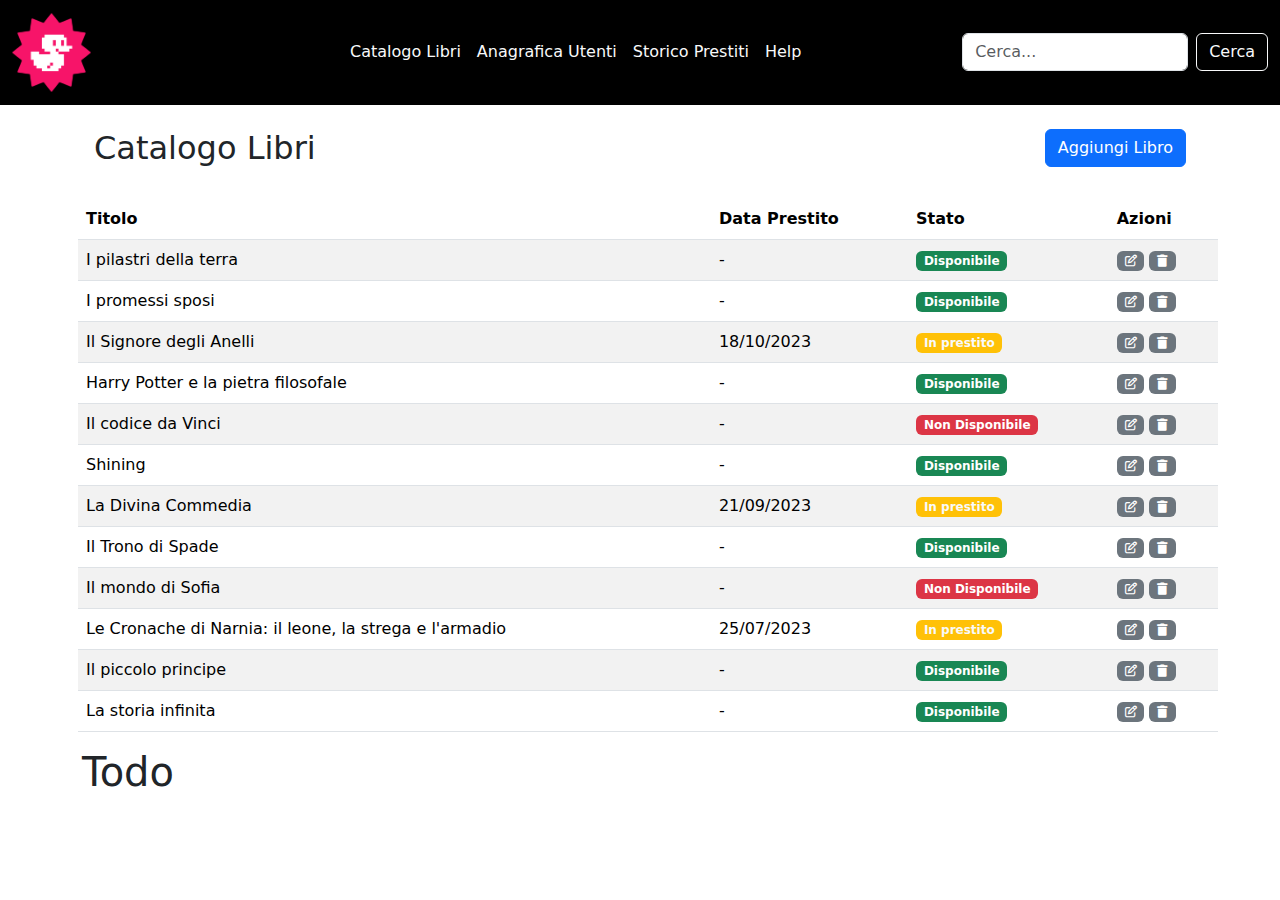
==== index.html @ 61c05f94 "feat: aggiunta Font Awesome e miglioramenti alla tabella dei libri" ====
<!DOCTYPE html>
<html lang="en">

<head>
    <meta charset="UTF-8">
    <meta name="viewport" content="width=device-width, initial-scale=1.0">
    <link href="https://cdn.jsdelivr.net/npm/bootstrap@5.3.3/dist/css/bootstrap.min.css" rel="stylesheet"
        integrity="sha384-QWTKZyjpPEjISv5WaRU9OFeRpok6YctnYmDr5pNlyT2bRjXh0JMhjY6hW+ALEwIH" crossorigin="anonymous">
    <link rel="stylesheet" href="https://cdnjs.cloudflare.com/ajax/libs/font-awesome/6.7.2/css/all.min.css"
        integrity="sha512-Evv84Mr4kqVGRNSgIGL/F/aIDqQb7xQ2vcrdIwxfjThSH8CSR7PBEakCr51Ck+w+/U6swU2Im1vVX0SVk9ABhg=="
        crossorigin="anonymous" referrerpolicy="no-referrer" />
    <title>Bootstrap Dashboard</title>
</head>

<body>

    <!-- nav -->

    <header>
        <nav class="navbar navbar-expand-lg bg-black">
            <div class="container-fluid">
                <a class="navbar-brand w-25" href="#"><img src="img/duck.png" class="rounded float-start w-25"
                        alt="Logo"></a>
                <button class="navbar-toggler" type="button" data-bs-toggle="collapse"
                    data-bs-target="#navbarSupportedContent" aria-controls="navbarSupportedContent"
                    aria-expanded="false" aria-label="Toggle navigation">
                    <span class="navbar-toggler-icon border border-light rounded-1 border-1 text-bg-secondary p-3"
                        style="--bs-border-opacity: .5;"></span>
                </button>
                <div class="collapse navbar-collapse" id="navbarSupportedContent">
                    <ul class="navbar-nav me-auto mb-2 mb-lg-0">
                        <li class="nav-item">
                            <a class="nav-link active text-light" aria-current="page" href="#">Catalogo Libri</a>
                        </li>
                        <li class="nav-item">
                            <a class="nav-link active text-light" aria-current="page" href="#">Anagrafica Utenti</a>
                        </li>
                        <li class="nav-item">
                            <a class="nav-link active text-light" aria-current="page" href="#">Storico Prestiti</a>
                        </li>
                        <li class="nav-item">
                            <a class="nav-link active text-light" aria-current="page" href="#">Help</a>
                        </li>
                    </ul>
                    <form class="d-flex" role="search">
                        <input class="form-control me-2" type="search" placeholder="Cerca..." aria-label="search">
                        <button class="btn btn-outline-light" type="submit">Cerca</button>
                    </form>
                </div>
            </div>
        </nav>
    </header>

    <main>
        <!-- 1 div container 2 div item -->
        <div class="container">
            <div class="row">
                <div class="col-6 p-4">
                    <h2>Catalogo Libri</h2>
                </div>
                <div class="col-6 p-4 text-end">
                    <button type="button" class="btn btn-primary">Aggiungi Libro</button>
                </div>
                <table class="table mx-2 table-striped">
                    <thead>
                        <tr>
                            <th scope="col" colspan="2">Titolo</th>
                            <th scope="col" class="d-none d-md-table-cell">Data Prestito</th>
                            <th scope="col">Stato</th>
                            <th scope="col">Azioni</th>
                        </tr>
                    </thead>
                    <tbody>
                        <tr>
                            <td colspan="2">I pilastri della terra</td>
                            <td class="d-none d-md-table-cell">-</td>
                            <td><span class="badge text-bg-success">Disponibile</span></td>
                            <td>
                                <span class="badge text-bg-secondary"><i class="fa-regular fa-pen-to-square"></i></span>
                                <span class="badge text-bg-secondary"><i class="fa-solid fa-trash"></i></span>
                            </td>
                        </tr>
                        <tr>
                            <td colspan="2">I promessi sposi</td>
                            <td class="d-none d-md-table-cell">-</td>
                            <td><span class="badge text-bg-success">Disponibile</span></td>
                            <td>
                                <span class="badge text-bg-secondary"><i class="fa-regular fa-pen-to-square"></i></span>
                                <span class="badge text-bg-secondary"><i class="fa-solid fa-trash"></i></span>
                            </td>
                        </tr>
                        <tr>
                            <td colspan="2">Il Signore degli Anelli</td>
                            <td class="d-none d-md-table-cell">18/10/2023</td>
                            <td><span class="badge text-bg-warning text-light">In prestito</span></td>
                            <td>
                                <span class="badge text-bg-secondary"><i class="fa-regular fa-pen-to-square"></i></span>
                                <span class="badge text-bg-secondary"><i class="fa-solid fa-trash"></i></span>
                            </td>
                        </tr>
                        <tr>
                            <td colspan="2">Harry Potter e la pietra filosofale</td>
                            <td class="d-none d-md-table-cell">-</td>
                            <td><span class="badge text-bg-success">Disponibile</span></td>
                            <td>
                                <span class="badge text-bg-secondary"><i class="fa-regular fa-pen-to-square"></i></span>
                                <span class="badge text-bg-secondary"><i class="fa-solid fa-trash"></i></span>
                            </td>
                        </tr>
                        <tr>
                            <td colspan="2">Il codice da Vinci</td>
                            <td class="d-none d-md-table-cell">-</td>
                            <td><span class="badge text-bg-danger">Non Disponibile</span></td>
                            <td>
                                <span class="badge text-bg-secondary"><i class="fa-regular fa-pen-to-square"></i></span>
                                <span class="badge text-bg-secondary"><i class="fa-solid fa-trash"></i></span>
                            </td>
                        </tr>
                        <tr>
                            <td colspan="2">Shining</td>
                            <td class="d-none d-md-table-cell">-</td>
                            <td><span class="badge text-bg-success">Disponibile</span></td>
                            <td>
                                <span class="badge text-bg-secondary"><i class="fa-regular fa-pen-to-square"></i></span>
                                <span class="badge text-bg-secondary"><i class="fa-solid fa-trash"></i></span>
                            </td>
                        </tr>
                        <tr>
                            <td colspan="2">La Divina Commedia</td>
                            <td class="d-none d-md-table-cell">21/09/2023</td>
                            <td><span class="badge text-bg-warning text-light">In prestito</span></td>
                            <td>
                                <span class="badge text-bg-secondary"><i class="fa-regular fa-pen-to-square"></i></span>
                                <span class="badge text-bg-secondary"><i class="fa-solid fa-trash"></i></span>
                            </td>
                        </tr>
                        <tr>
                            <td colspan="2">Il Trono di Spade</td>
                            <td class="d-none d-md-table-cell">-</td>
                            <td><span class="badge text-bg-success">Disponibile</span></td>
                            <td>
                                <span class="badge text-bg-secondary"><i class="fa-regular fa-pen-to-square"></i></span>
                                <span class="badge text-bg-secondary"><i class="fa-solid fa-trash"></i></span>
                            </td>
                        </tr>
                        <tr>
                            <td colspan="2">Il mondo di Sofia</td>
                            <td class="d-none d-md-table-cell">-</td>
                            <td><span class="badge text-bg-danger">Non Disponibile</span></td>
                            <td>
                                <span class="badge text-bg-secondary"><i class="fa-regular fa-pen-to-square"></i></span>
                                <span class="badge text-bg-secondary"><i class="fa-solid fa-trash"></i></span>
                            </td>
                        </tr>
                        <tr>
                            <td colspan="2">Le Cronache di Narnia: il leone, la strega e l'armadio</td>
                            <td class="d-none d-md-table-cell">25/07/2023</td>
                            <td><span class="badge text-bg-warning text-light">In prestito</span></td>
                            <td>
                                <span class="badge text-bg-secondary"><i class="fa-regular fa-pen-to-square"></i></span>
                                <span class="badge text-bg-secondary"><i class="fa-solid fa-trash"></i></span>
                            </td>
                        </tr>
                        <tr>
                            <td colspan="2">Il piccolo principe</td>
                            <td class="d-none d-md-table-cell">-</td>
                            <td><span class="badge text-bg-success">Disponibile</span></td>
                            <td>
                                <span class="badge text-bg-secondary"><i class="fa-regular fa-pen-to-square"></i></span>
                                <span class="badge text-bg-secondary"><i class="fa-solid fa-trash"></i></span>
                            </td>
                        </tr>
                        <tr>
                            <td colspan="2">La storia infinita</td>
                            <td class="d-none d-md-table-cell">-</td>
                            <td><span class="badge text-bg-success">Disponibile</span></td>
                            <td>
                                <span class="badge text-bg-secondary"><i class="fa-regular fa-pen-to-square"></i></span>
                                <span class="badge text-bg-secondary"><i class="fa-solid fa-trash"></i></span>
                            </td>
                        </tr>

                    </tbody>
                </table>
                <div class="col">
                    <div><h1>Todo</h1></div>
                </div>
            </div>
        </div>
    </main>



    <script src="https://cdn.jsdelivr.net/npm/bootstrap@5.3.3/dist/js/bootstrap.bundle.min.js"
        integrity="sha384-YvpcrYf0tY3lHB60NNkmXc5s9fDVZLESaAA55NDzOxhy9GkcIdslK1eN7N6jIeHz"
        crossorigin="anonymous"></script>
</body>

</html>
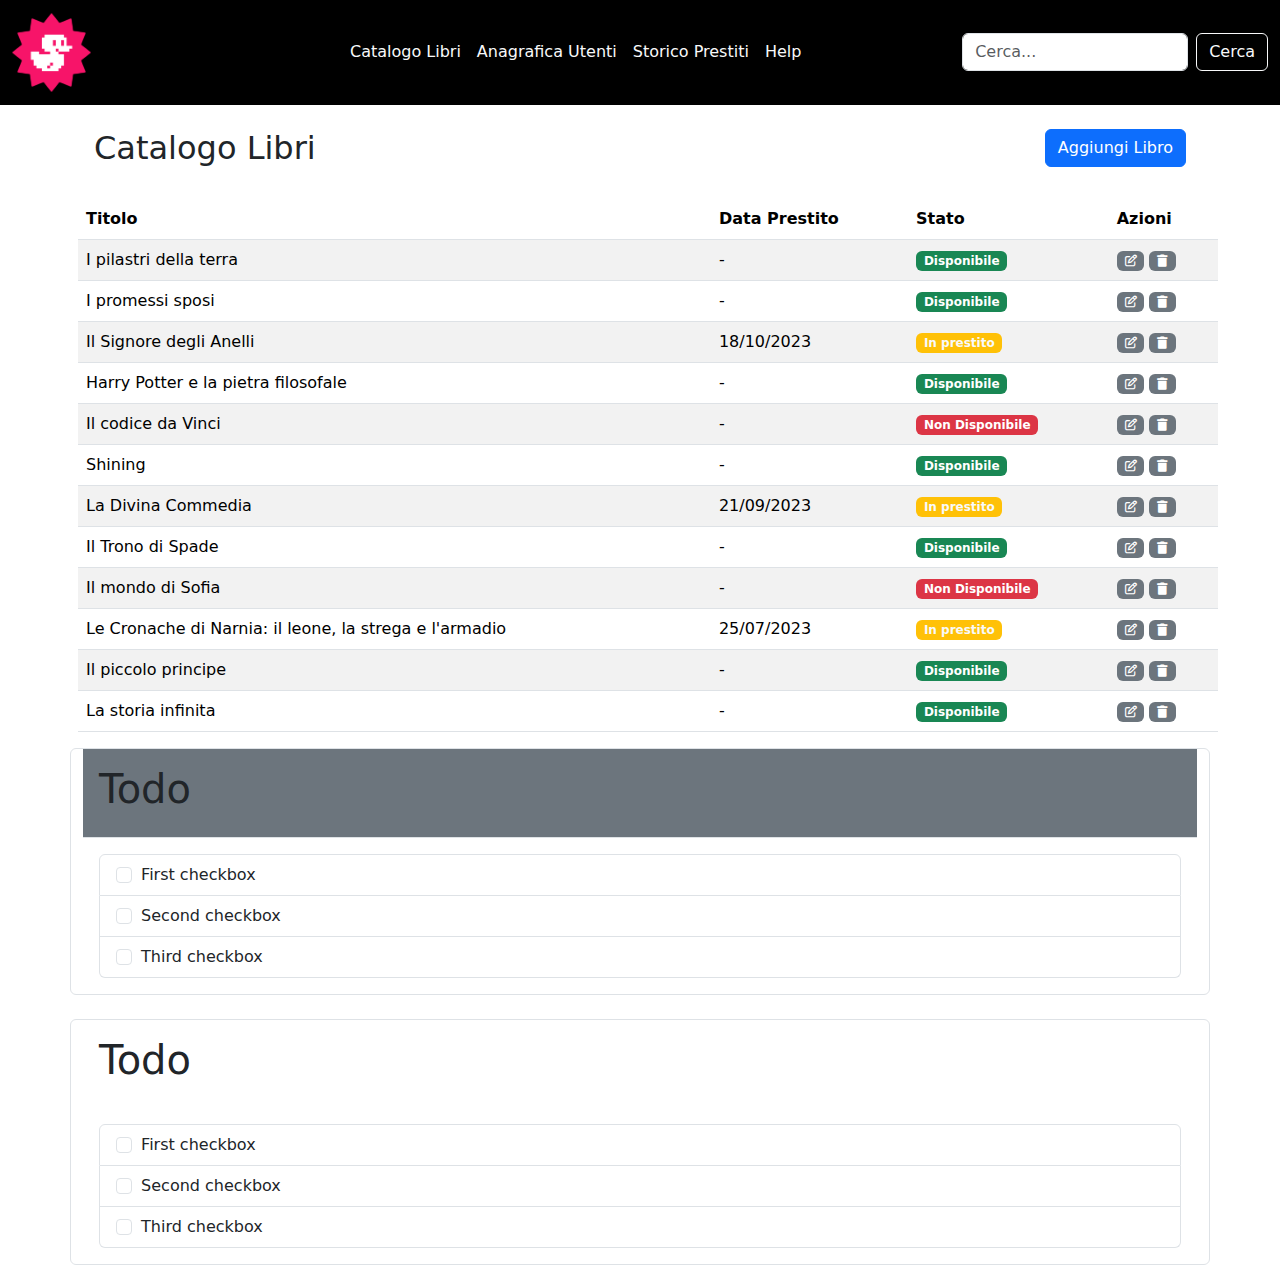
==== commit c4b9c7a3: "feat: liste finali" ====
--- a/index.html
+++ b/index.html
@@ -182,8 +182,61 @@
 
                     </tbody>
                 </table>
-                <div class="col">
-                    <div><h1>Todo</h1></div>
+                <div class="container border rounded mb-4">
+                    <div class="row">
+                        <div class="col-12">
+                            <div class="p-3 border-bottom bg-secondary">
+                                <h1>Todo</h1>
+                            </div>
+                            <div>
+                                <ul class="list-group p-3">
+                                    <li class="list-group-item">
+                                        <input class="form-check-input me-1" type="checkbox" value=""
+                                            id="firstCheckbox">
+                                        <label class="form-check-label" for="firstCheckbox">First checkbox</label>
+                                    </li>
+                                    <li class="list-group-item">
+                                        <input class="form-check-input me-1" type="checkbox" value=""
+                                            id="secondCheckbox">
+                                        <label class="form-check-label" for="secondCheckbox">Second checkbox</label>
+                                    </li>
+                                    <li class="list-group-item">
+                                        <input class="form-check-input me-1" type="checkbox" value=""
+                                            id="thirdCheckbox">
+                                        <label class="form-check-label" for="thirdCheckbox">Third checkbox</label>
+                                    </li>
+                                </ul>
+                            </div>
+                        </div>
+                    </div>
+                </div>
+                <div class="container border rounded">
+                    <div class="row">
+                        <div class="col-12">
+                            <div class="p-3">
+                                <h1>Todo</h1>
+                            </div>
+                            <div>
+                                <ul class="list-group p-3">
+                                    <li class="list-group-item">
+                                        <input class="form-check-input me-1" type="checkbox" value=""
+                                            id="firstCheckbox">
+                                        <label class="form-check-label" for="firstCheckbox">First checkbox</label>
+                                    </li>
+                                    <li class="list-group-item">
+                                        <input class="form-check-input me-1" type="checkbox" value=""
+                                            id="secondCheckbox">
+                                        <label class="form-check-label" for="secondCheckbox">Second checkbox</label>
+                                    </li>
+                                    <li class="list-group-item">
+                                        <input class="form-check-input me-1" type="checkbox" value=""
+                                            id="thirdCheckbox">
+                                        <label class="form-check-label" for="thirdCheckbox">Third checkbox</label>
+                                    </li>
+                                </ul>
+                            </div>
+                        </div>
+                    </div>
                 </div>
             </div>
         </div>
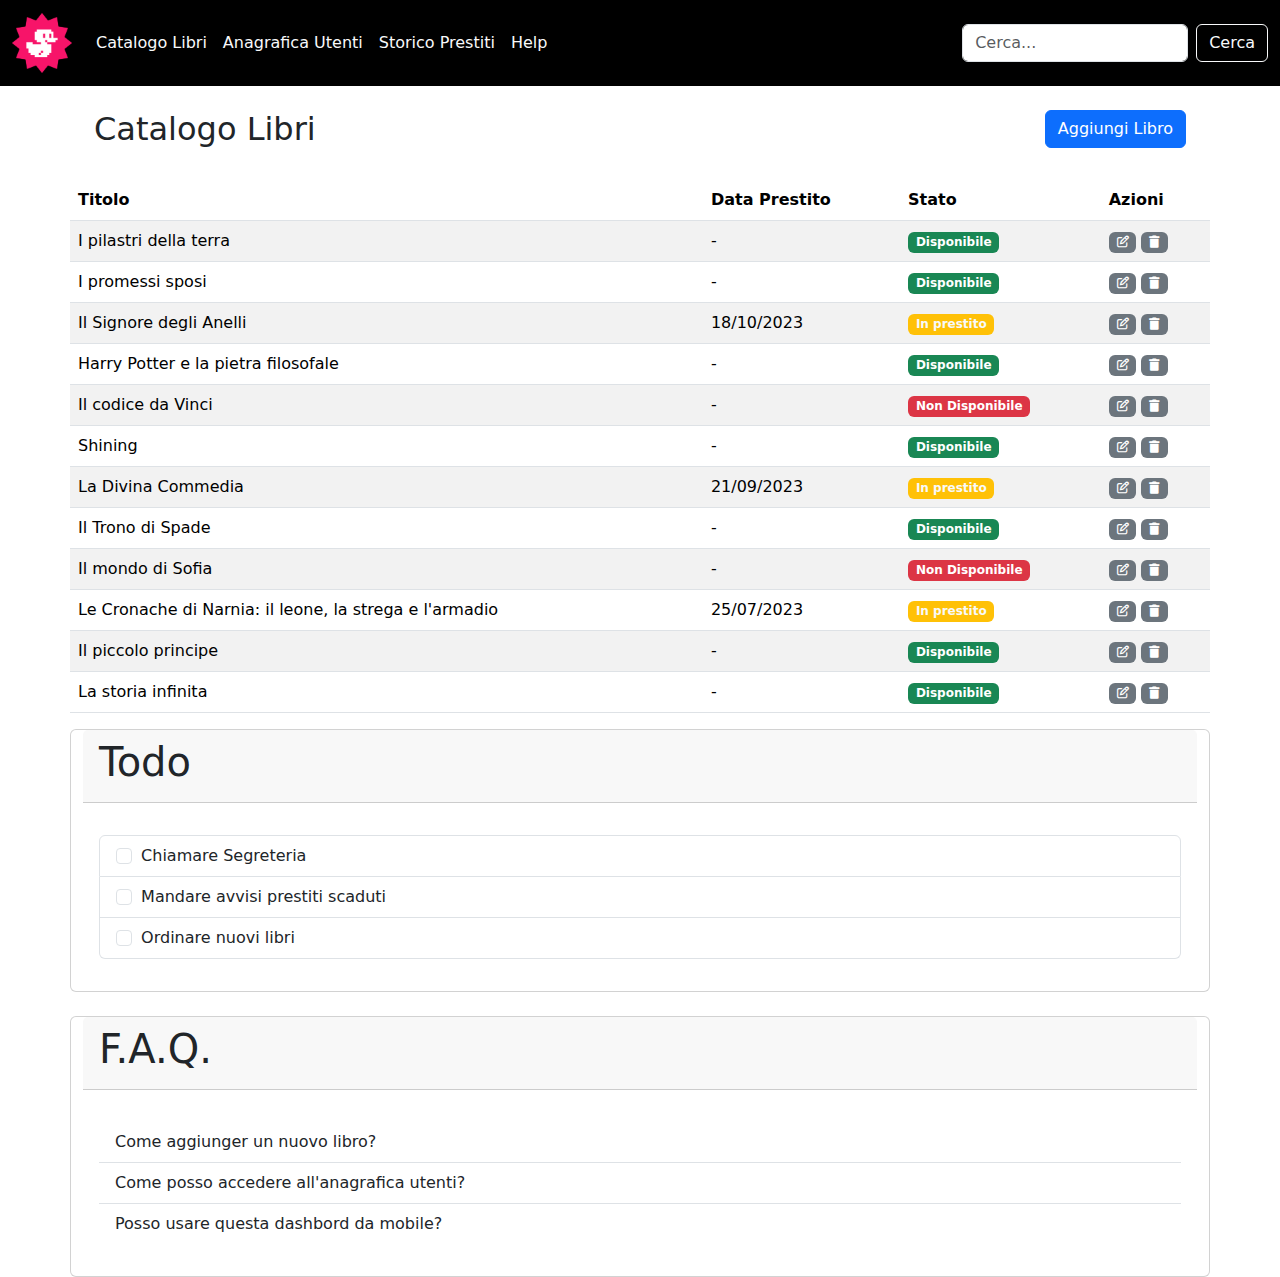
==== commit 3b3e76bd: "feat: Aggiornato il logo, migliorie sulle card finali" ====
--- a/index.html
+++ b/index.html
@@ -9,6 +9,7 @@
     <link rel="stylesheet" href="https://cdnjs.cloudflare.com/ajax/libs/font-awesome/6.7.2/css/all.min.css"
         integrity="sha512-Evv84Mr4kqVGRNSgIGL/F/aIDqQb7xQ2vcrdIwxfjThSH8CSR7PBEakCr51Ck+w+/U6swU2Im1vVX0SVk9ABhg=="
         crossorigin="anonymous" referrerpolicy="no-referrer" />
+    <link rel="stylesheet" href="css/style.css">
     <title>Bootstrap Dashboard</title>
 </head>
 
@@ -19,7 +20,7 @@
     <header>
         <nav class="navbar navbar-expand-lg bg-black">
             <div class="container-fluid">
-                <a class="navbar-brand w-25" href="#"><img src="img/duck.png" class="rounded float-start w-25"
+                <a class="navbar-brand" href="#"><img src="img/duck.png" class="rounded float-start ar-img"
                         alt="Logo"></a>
                 <button class="navbar-toggler" type="button" data-bs-toggle="collapse"
                     data-bs-target="#navbarSupportedContent" aria-controls="navbarSupportedContent"
@@ -61,7 +62,7 @@
                 <div class="col-6 p-4 text-end">
                     <button type="button" class="btn btn-primary">Aggiungi Libro</button>
                 </div>
-                <table class="table mx-2 table-striped">
+                <table class="table table-striped">
                     <thead>
                         <tr>
                             <th scope="col" colspan="2">Titolo</th>
@@ -182,64 +183,44 @@
 
                     </tbody>
                 </table>
-                <div class="container border rounded mb-4">
-                    <div class="row">
-                        <div class="col-12">
-                            <div class="p-3 border-bottom bg-secondary">
-                                <h1>Todo</h1>
-                            </div>
-                            <div>
-                                <ul class="list-group p-3">
-                                    <li class="list-group-item">
-                                        <input class="form-check-input me-1" type="checkbox" value=""
-                                            id="firstCheckbox">
-                                        <label class="form-check-label" for="firstCheckbox">First checkbox</label>
-                                    </li>
-                                    <li class="list-group-item">
-                                        <input class="form-check-input me-1" type="checkbox" value=""
-                                            id="secondCheckbox">
-                                        <label class="form-check-label" for="secondCheckbox">Second checkbox</label>
-                                    </li>
-                                    <li class="list-group-item">
-                                        <input class="form-check-input me-1" type="checkbox" value=""
-                                            id="thirdCheckbox">
-                                        <label class="form-check-label" for="thirdCheckbox">Third checkbox</label>
-                                    </li>
-                                </ul>
-                            </div>
-                        </div>
-                    </div>
-                </div>
-                <div class="container border rounded">
-                    <div class="row">
-                        <div class="col-12">
-                            <div class="p-3">
-                                <h1>Todo</h1>
-                            </div>
-                            <div>
-                                <ul class="list-group p-3">
-                                    <li class="list-group-item">
-                                        <input class="form-check-input me-1" type="checkbox" value=""
-                                            id="firstCheckbox">
-                                        <label class="form-check-label" for="firstCheckbox">First checkbox</label>
-                                    </li>
-                                    <li class="list-group-item">
-                                        <input class="form-check-input me-1" type="checkbox" value=""
-                                            id="secondCheckbox">
-                                        <label class="form-check-label" for="secondCheckbox">Second checkbox</label>
-                                    </li>
-                                    <li class="list-group-item">
-                                        <input class="form-check-input me-1" type="checkbox" value=""
-                                            id="thirdCheckbox">
-                                        <label class="form-check-label" for="thirdCheckbox">Third checkbox</label>
-                                    </li>
-                                </ul>
-                            </div>
-                        </div>
+                <div class="card col-12 mb-4">
+                    <div class="card-header">
+                        <h1>Todo</h1>
+                    </div>
+                    <div class="card-body">
+                        <p class="card-text">
+                        <ul class="list-group">
+                            <li class="list-group-item">
+                                <input class="form-check-input me-1" type="checkbox" value="" id="firstCheckbox">
+                                <label class="form-check-label" for="firstCheckbox">Chiamare Segreteria</label>
+                            </li>
+                            <li class="list-group-item">
+                                <input class="form-check-input me-1" type="checkbox" value="" id="secondCheckbox">
+                                <label class="form-check-label" for="secondCheckbox">Mandare avvisi prestiti scaduti</label>
+                            </li>
+                            <li class="list-group-item">
+                                <input class="form-check-input me-1" type="checkbox" value="" id="thirdCheckbox">
+                                <label class="form-check-label" for="thirdCheckbox">Ordinare nuovi libri</label>
+                            </li>
+                        </ul>
+                        </p>
+                    </div>
+                </div>
+                <div class="card col-12">
+                    <div class="card-header">
+                        <h1>F.A.Q.</h1>
+                    </div>
+                    <div class="card-body">
+                        <p class="card-text">
+                            <ul class="list-group list-group-flush">
+                                <li class="list-group-item">Come aggiunger un nuovo libro?</li>
+                                <li class="list-group-item">Come posso accedere all'anagrafica utenti?</li>
+                                <li class="list-group-item">Posso usare questa dashbord da mobile?</li>
+                              </ul>
+                        </p>
                     </div>
                 </div>
             </div>
-        </div>
     </main>
 
 
--- a/css/style.css
+++ b/css/style.css
@@ -0,0 +1,3 @@
+.ar-img{
+    width: 60px;
+}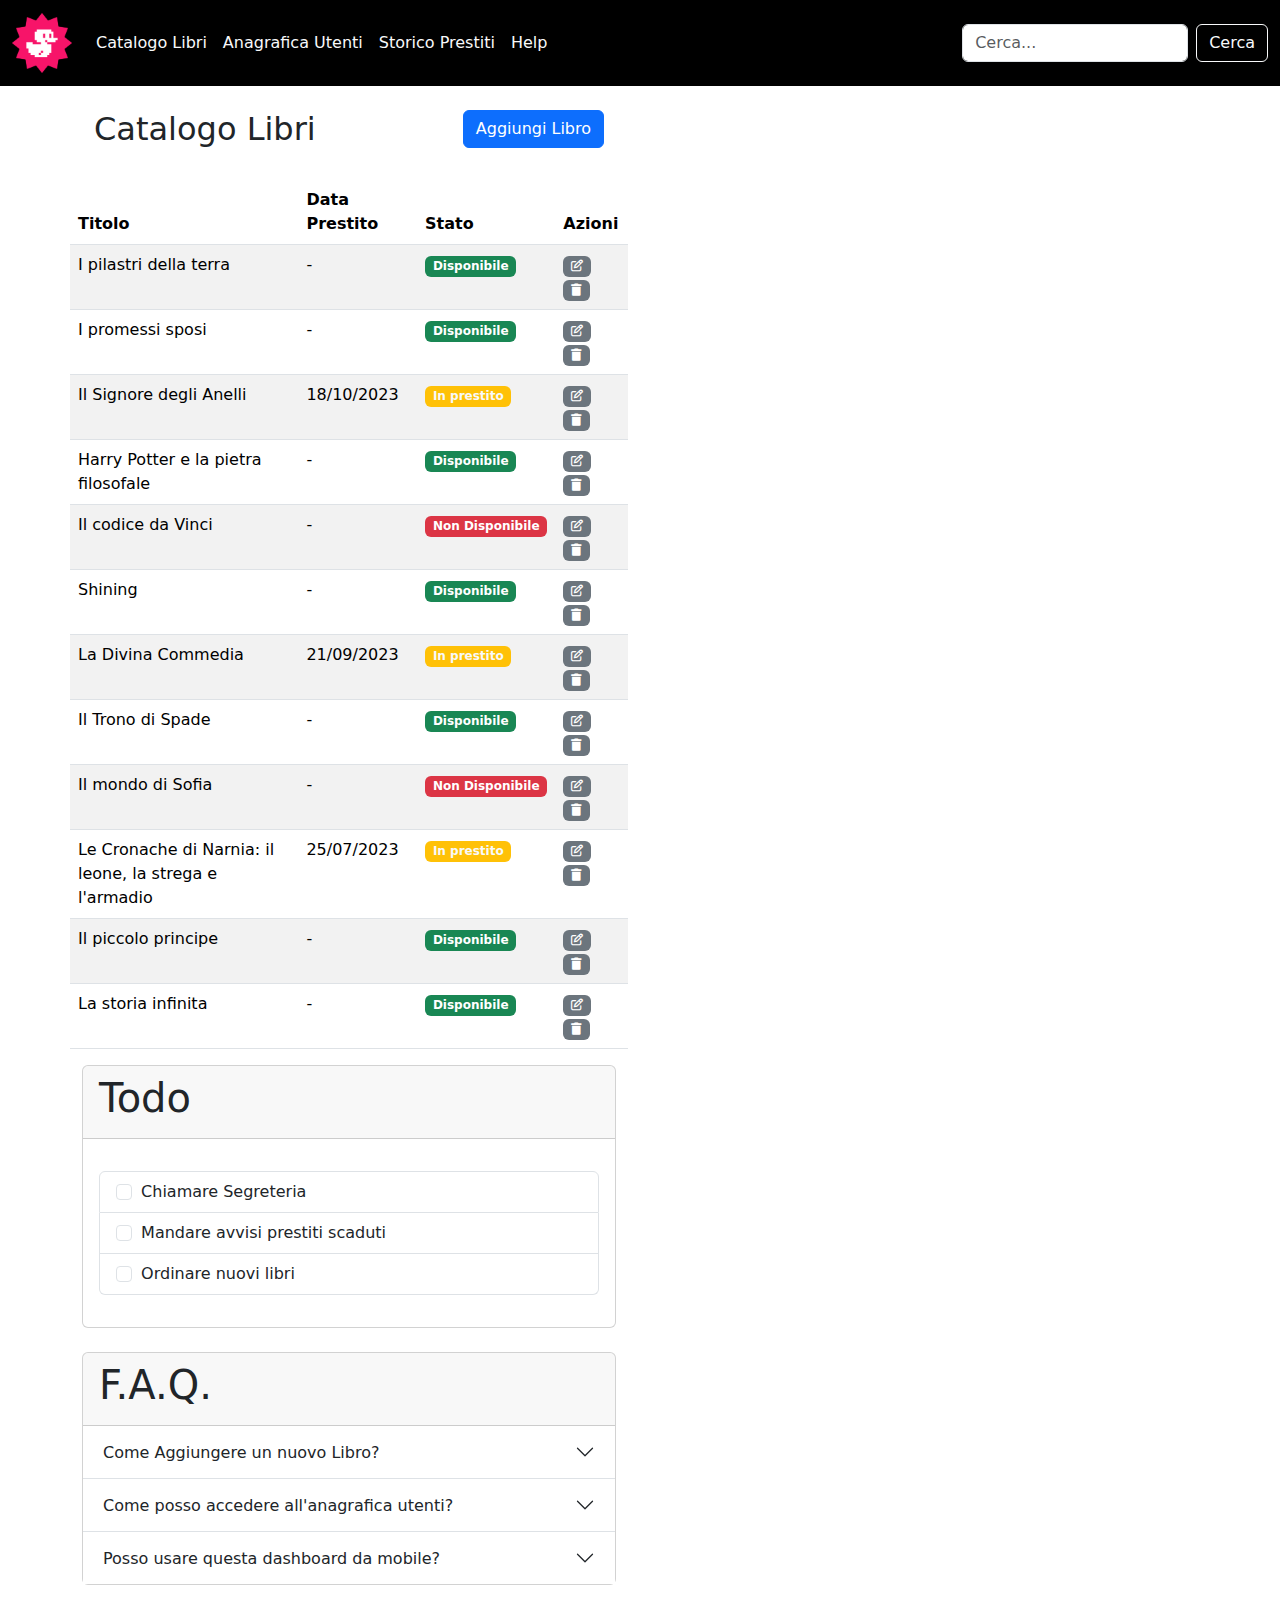
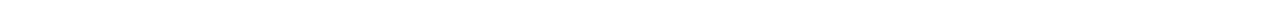
==== commit 348562c2: "feat: miglioramenti alla struttura delle card" ====
--- a/index.html
+++ b/index.html
@@ -55,7 +55,7 @@
     <main>
         <!-- 1 div container 2 div item -->
         <div class="container">
-            <div class="row">
+            <div class="row col-lg-6">
                 <div class="col-6 p-4">
                     <h2>Catalogo Libri</h2>
                 </div>
@@ -183,41 +183,93 @@
 
                     </tbody>
                 </table>
-                <div class="card col-12 mb-4">
-                    <div class="card-header">
-                        <h1>Todo</h1>
+                <div class="col-12 mb-4">
+                    <div class="card">
+                        <div class="card-header">
+                            <h1>Todo</h1>
+                        </div>
+                        <div class="card-body">
+                            <p class="card-text">
+                            <ul class="list-group">
+                                <li class="list-group-item">
+                                    <input class="form-check-input me-1" type="checkbox" value="" id="firstCheckbox">
+                                    <label class="form-check-label" for="firstCheckbox">Chiamare Segreteria</label>
+                                </li>
+                                <li class="list-group-item">
+                                    <input class="form-check-input me-1" type="checkbox" value="" id="secondCheckbox">
+                                    <label class="form-check-label" for="secondCheckbox">Mandare avvisi prestiti
+                                        scaduti</label>
+                                </li>
+                                <li class="list-group-item">
+                                    <input class="form-check-input me-1" type="checkbox" value="" id="thirdCheckbox">
+                                    <label class="form-check-label" for="thirdCheckbox">Ordinare nuovi libri</label>
+                                </li>
+                            </ul>
+                            </p>
+                        </div>
                     </div>
-                    <div class="card-body">
-                        <p class="card-text">
-                        <ul class="list-group">
-                            <li class="list-group-item">
-                                <input class="form-check-input me-1" type="checkbox" value="" id="firstCheckbox">
-                                <label class="form-check-label" for="firstCheckbox">Chiamare Segreteria</label>
-                            </li>
-                            <li class="list-group-item">
-                                <input class="form-check-input me-1" type="checkbox" value="" id="secondCheckbox">
-                                <label class="form-check-label" for="secondCheckbox">Mandare avvisi prestiti scaduti</label>
-                            </li>
-                            <li class="list-group-item">
-                                <input class="form-check-input me-1" type="checkbox" value="" id="thirdCheckbox">
-                                <label class="form-check-label" for="thirdCheckbox">Ordinare nuovi libri</label>
-                            </li>
-                        </ul>
-                        </p>
-                    </div>
-                </div>
-                <div class="card col-12">
-                    <div class="card-header">
-                        <h1>F.A.Q.</h1>
-                    </div>
-                    <div class="card-body">
-                        <p class="card-text">
-                            <ul class="list-group list-group-flush">
-                                <li class="list-group-item">Come aggiunger un nuovo libro?</li>
-                                <li class="list-group-item">Come posso accedere all'anagrafica utenti?</li>
-                                <li class="list-group-item">Posso usare questa dashbord da mobile?</li>
-                              </ul>
-                        </p>
+                </div>
+                <div class="col-12 mb-4">
+                    <div class="card">
+                        <div class="card-header">
+                            <h1>F.A.Q.</h1>
+                        </div>
+                        <div class="accordion accordion-flush" id="accordionFlushExample">
+                            <div class="accordion-item">
+                                <h2 class="accordion-header">
+                                    <button class="accordion-button collapsed" type="button" data-bs-toggle="collapse"
+                                        data-bs-target="#flush-collapseOne" aria-expanded="false"
+                                        aria-controls="flush-collapseOne">
+                                        Come Aggiungere un nuovo Libro?
+                                    </button>
+                                </h2>
+                                <div id="flush-collapseOne" class="accordion-collapse collapse"
+                                    data-bs-parent="#accordionFlushExample">
+                                    <div class="accordion-body">Lorem ipsum, dolor sit amet consectetur adipisicing
+                                        elit.
+                                        Dolor dolore sunt aspernatur explicabo consequatur nemo excepturi distinctio
+                                        exercitationem expedita nesciunt, perspiciatis magnam, beatae adipisci? Ullam
+                                        maxime
+                                        ipsum ut sunt pariatur?</div>
+                                </div>
+                            </div>
+                            <div class="accordion-item">
+                                <h2 class="accordion-header">
+                                    <button class="accordion-button collapsed" type="button" data-bs-toggle="collapse"
+                                        data-bs-target="#flush-collapseTwo" aria-expanded="false"
+                                        aria-controls="flush-collapseTwo">
+                                        Come posso accedere all'anagrafica utenti?
+                                    </button>
+                                </h2>
+                                <div id="flush-collapseTwo" class="accordion-collapse collapse"
+                                    data-bs-parent="#accordionFlushExample">
+                                    <div class="accordion-body">Lorem ipsum, dolor sit amet consectetur adipisicing
+                                        elit.
+                                        Dolor dolore sunt aspernatur explicabo consequatur nemo excepturi distinctio
+                                        exercitationem expedita nesciunt, perspiciatis magnam, beatae adipisci? Ullam
+                                        maxime
+                                        ipsum ut sunt pariatur?</div>
+                                </div>
+                            </div>
+                            <div class="accordion-item">
+                                <h2 class="accordion-header">
+                                    <button class="accordion-button collapsed" type="button" data-bs-toggle="collapse"
+                                        data-bs-target="#flush-collapseThree" aria-expanded="false"
+                                        aria-controls="flush-collapseThree">
+                                        Posso usare questa dashboard da mobile?
+                                    </button>
+                                </h2>
+                                <div id="flush-collapseThree" class="accordion-collapse collapse"
+                                    data-bs-parent="#accordionFlushExample">
+                                    <div class="accordion-body">Lorem ipsum, dolor sit amet consectetur adipisicing
+                                        elit.
+                                        Dolor dolore sunt aspernatur explicabo consequatur nemo excepturi distinctio
+                                        exercitationem expedita nesciunt, perspiciatis magnam, beatae adipisci? Ullam
+                                        maxime
+                                        ipsum ut sunt pariatur?</div>
+                                </div>
+                            </div>
+                        </div>
                     </div>
                 </div>
             </div>
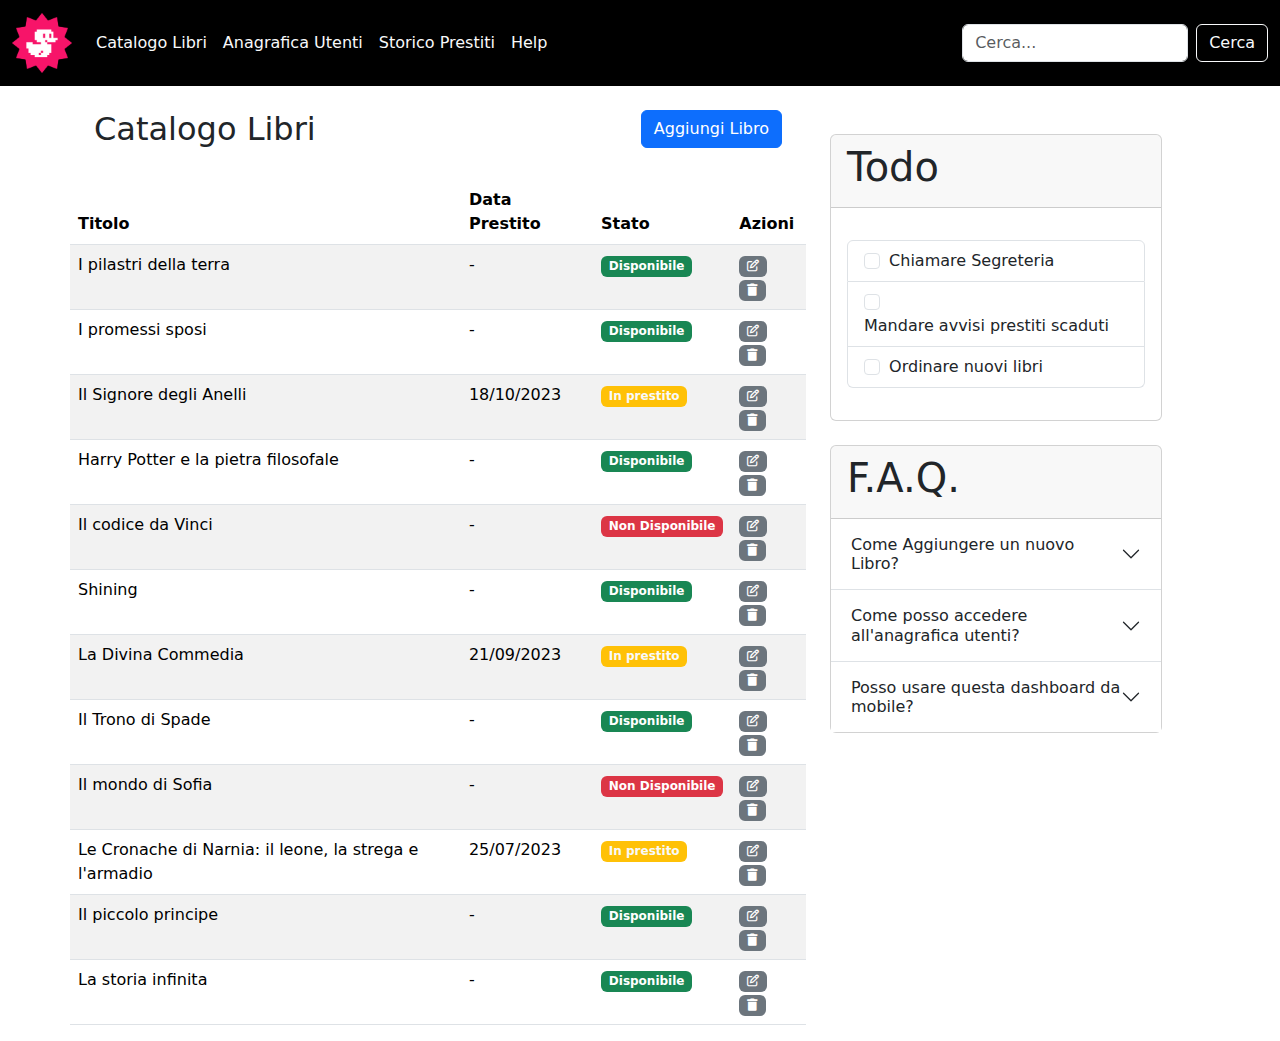
==== commit 4dd6dd7e: "feat: aggiunta nuove funzionalità per migliorare l'interfaccia utente" ====
--- a/index.html
+++ b/index.html
@@ -55,224 +55,241 @@
     <main>
         <!-- 1 div container 2 div item -->
         <div class="container">
-            <div class="row col-lg-6">
-                <div class="col-6 p-4">
-                    <h2>Catalogo Libri</h2>
+            <div class="row">
+                <div class="row col-lg-8">
+                    <div class="col-6 p-4">
+                        <h2>Catalogo Libri</h2>
+                    </div>
+                    <div class="col-6 p-4 text-end">
+                        <button type="button" class="btn btn-primary">Aggiungi Libro</button>
+                    </div>
+                    <table class="table table-striped">
+                        <thead>
+                            <tr>
+                                <th scope="col" colspan="2">Titolo</th>
+                                <th scope="col" class="d-none d-md-table-cell">Data Prestito</th>
+                                <th scope="col">Stato</th>
+                                <th scope="col">Azioni</th>
+                            </tr>
+                        </thead>
+                        <tbody>
+                            <tr>
+                                <td colspan="2">I pilastri della terra</td>
+                                <td class="d-none d-md-table-cell">-</td>
+                                <td><span class="badge text-bg-success">Disponibile</span></td>
+                                <td>
+                                    <span class="badge text-bg-secondary"><i
+                                            class="fa-regular fa-pen-to-square"></i></span>
+                                    <span class="badge text-bg-secondary"><i class="fa-solid fa-trash"></i></span>
+                                </td>
+                            </tr>
+                            <tr>
+                                <td colspan="2">I promessi sposi</td>
+                                <td class="d-none d-md-table-cell">-</td>
+                                <td><span class="badge text-bg-success">Disponibile</span></td>
+                                <td>
+                                    <span class="badge text-bg-secondary"><i
+                                            class="fa-regular fa-pen-to-square"></i></span>
+                                    <span class="badge text-bg-secondary"><i class="fa-solid fa-trash"></i></span>
+                                </td>
+                            </tr>
+                            <tr>
+                                <td colspan="2">Il Signore degli Anelli</td>
+                                <td class="d-none d-md-table-cell">18/10/2023</td>
+                                <td><span class="badge text-bg-warning text-light">In prestito</span></td>
+                                <td>
+                                    <span class="badge text-bg-secondary"><i
+                                            class="fa-regular fa-pen-to-square"></i></span>
+                                    <span class="badge text-bg-secondary"><i class="fa-solid fa-trash"></i></span>
+                                </td>
+                            </tr>
+                            <tr>
+                                <td colspan="2">Harry Potter e la pietra filosofale</td>
+                                <td class="d-none d-md-table-cell">-</td>
+                                <td><span class="badge text-bg-success">Disponibile</span></td>
+                                <td>
+                                    <span class="badge text-bg-secondary"><i
+                                            class="fa-regular fa-pen-to-square"></i></span>
+                                    <span class="badge text-bg-secondary"><i class="fa-solid fa-trash"></i></span>
+                                </td>
+                            </tr>
+                            <tr>
+                                <td colspan="2">Il codice da Vinci</td>
+                                <td class="d-none d-md-table-cell">-</td>
+                                <td><span class="badge text-bg-danger">Non Disponibile</span></td>
+                                <td>
+                                    <span class="badge text-bg-secondary"><i
+                                            class="fa-regular fa-pen-to-square"></i></span>
+                                    <span class="badge text-bg-secondary"><i class="fa-solid fa-trash"></i></span>
+                                </td>
+                            </tr>
+                            <tr>
+                                <td colspan="2">Shining</td>
+                                <td class="d-none d-md-table-cell">-</td>
+                                <td><span class="badge text-bg-success">Disponibile</span></td>
+                                <td>
+                                    <span class="badge text-bg-secondary"><i
+                                            class="fa-regular fa-pen-to-square"></i></span>
+                                    <span class="badge text-bg-secondary"><i class="fa-solid fa-trash"></i></span>
+                                </td>
+                            </tr>
+                            <tr>
+                                <td colspan="2">La Divina Commedia</td>
+                                <td class="d-none d-md-table-cell">21/09/2023</td>
+                                <td><span class="badge text-bg-warning text-light">In prestito</span></td>
+                                <td>
+                                    <span class="badge text-bg-secondary"><i
+                                            class="fa-regular fa-pen-to-square"></i></span>
+                                    <span class="badge text-bg-secondary"><i class="fa-solid fa-trash"></i></span>
+                                </td>
+                            </tr>
+                            <tr>
+                                <td colspan="2">Il Trono di Spade</td>
+                                <td class="d-none d-md-table-cell">-</td>
+                                <td><span class="badge text-bg-success">Disponibile</span></td>
+                                <td>
+                                    <span class="badge text-bg-secondary"><i
+                                            class="fa-regular fa-pen-to-square"></i></span>
+                                    <span class="badge text-bg-secondary"><i class="fa-solid fa-trash"></i></span>
+                                </td>
+                            </tr>
+                            <tr>
+                                <td colspan="2">Il mondo di Sofia</td>
+                                <td class="d-none d-md-table-cell">-</td>
+                                <td><span class="badge text-bg-danger">Non Disponibile</span></td>
+                                <td>
+                                    <span class="badge text-bg-secondary"><i
+                                            class="fa-regular fa-pen-to-square"></i></span>
+                                    <span class="badge text-bg-secondary"><i class="fa-solid fa-trash"></i></span>
+                                </td>
+                            </tr>
+                            <tr>
+                                <td colspan="2">Le Cronache di Narnia: il leone, la strega e l'armadio</td>
+                                <td class="d-none d-md-table-cell">25/07/2023</td>
+                                <td><span class="badge text-bg-warning text-light">In prestito</span></td>
+                                <td>
+                                    <span class="badge text-bg-secondary"><i
+                                            class="fa-regular fa-pen-to-square"></i></span>
+                                    <span class="badge text-bg-secondary"><i class="fa-solid fa-trash"></i></span>
+                                </td>
+                            </tr>
+                            <tr>
+                                <td colspan="2">Il piccolo principe</td>
+                                <td class="d-none d-md-table-cell">-</td>
+                                <td><span class="badge text-bg-success">Disponibile</span></td>
+                                <td>
+                                    <span class="badge text-bg-secondary"><i
+                                            class="fa-regular fa-pen-to-square"></i></span>
+                                    <span class="badge text-bg-secondary"><i class="fa-solid fa-trash"></i></span>
+                                </td>
+                            </tr>
+                            <tr>
+                                <td colspan="2">La storia infinita</td>
+                                <td class="d-none d-md-table-cell">-</td>
+                                <td><span class="badge text-bg-success">Disponibile</span></td>
+                                <td>
+                                    <span class="badge text-bg-secondary"><i
+                                            class="fa-regular fa-pen-to-square"></i></span>
+                                    <span class="badge text-bg-secondary"><i class="fa-solid fa-trash"></i></span>
+                                </td>
+                            </tr>
+
+                        </tbody>
+                    </table>
                 </div>
-                <div class="col-6 p-4 text-end">
-                    <button type="button" class="btn btn-primary">Aggiungi Libro</button>
-                </div>
-                <table class="table table-striped">
-                    <thead>
-                        <tr>
-                            <th scope="col" colspan="2">Titolo</th>
-                            <th scope="col" class="d-none d-md-table-cell">Data Prestito</th>
-                            <th scope="col">Stato</th>
-                            <th scope="col">Azioni</th>
-                        </tr>
-                    </thead>
-                    <tbody>
-                        <tr>
-                            <td colspan="2">I pilastri della terra</td>
-                            <td class="d-none d-md-table-cell">-</td>
-                            <td><span class="badge text-bg-success">Disponibile</span></td>
-                            <td>
-                                <span class="badge text-bg-secondary"><i class="fa-regular fa-pen-to-square"></i></span>
-                                <span class="badge text-bg-secondary"><i class="fa-solid fa-trash"></i></span>
-                            </td>
-                        </tr>
-                        <tr>
-                            <td colspan="2">I promessi sposi</td>
-                            <td class="d-none d-md-table-cell">-</td>
-                            <td><span class="badge text-bg-success">Disponibile</span></td>
-                            <td>
-                                <span class="badge text-bg-secondary"><i class="fa-regular fa-pen-to-square"></i></span>
-                                <span class="badge text-bg-secondary"><i class="fa-solid fa-trash"></i></span>
-                            </td>
-                        </tr>
-                        <tr>
-                            <td colspan="2">Il Signore degli Anelli</td>
-                            <td class="d-none d-md-table-cell">18/10/2023</td>
-                            <td><span class="badge text-bg-warning text-light">In prestito</span></td>
-                            <td>
-                                <span class="badge text-bg-secondary"><i class="fa-regular fa-pen-to-square"></i></span>
-                                <span class="badge text-bg-secondary"><i class="fa-solid fa-trash"></i></span>
-                            </td>
-                        </tr>
-                        <tr>
-                            <td colspan="2">Harry Potter e la pietra filosofale</td>
-                            <td class="d-none d-md-table-cell">-</td>
-                            <td><span class="badge text-bg-success">Disponibile</span></td>
-                            <td>
-                                <span class="badge text-bg-secondary"><i class="fa-regular fa-pen-to-square"></i></span>
-                                <span class="badge text-bg-secondary"><i class="fa-solid fa-trash"></i></span>
-                            </td>
-                        </tr>
-                        <tr>
-                            <td colspan="2">Il codice da Vinci</td>
-                            <td class="d-none d-md-table-cell">-</td>
-                            <td><span class="badge text-bg-danger">Non Disponibile</span></td>
-                            <td>
-                                <span class="badge text-bg-secondary"><i class="fa-regular fa-pen-to-square"></i></span>
-                                <span class="badge text-bg-secondary"><i class="fa-solid fa-trash"></i></span>
-                            </td>
-                        </tr>
-                        <tr>
-                            <td colspan="2">Shining</td>
-                            <td class="d-none d-md-table-cell">-</td>
-                            <td><span class="badge text-bg-success">Disponibile</span></td>
-                            <td>
-                                <span class="badge text-bg-secondary"><i class="fa-regular fa-pen-to-square"></i></span>
-                                <span class="badge text-bg-secondary"><i class="fa-solid fa-trash"></i></span>
-                            </td>
-                        </tr>
-                        <tr>
-                            <td colspan="2">La Divina Commedia</td>
-                            <td class="d-none d-md-table-cell">21/09/2023</td>
-                            <td><span class="badge text-bg-warning text-light">In prestito</span></td>
-                            <td>
-                                <span class="badge text-bg-secondary"><i class="fa-regular fa-pen-to-square"></i></span>
-                                <span class="badge text-bg-secondary"><i class="fa-solid fa-trash"></i></span>
-                            </td>
-                        </tr>
-                        <tr>
-                            <td colspan="2">Il Trono di Spade</td>
-                            <td class="d-none d-md-table-cell">-</td>
-                            <td><span class="badge text-bg-success">Disponibile</span></td>
-                            <td>
-                                <span class="badge text-bg-secondary"><i class="fa-regular fa-pen-to-square"></i></span>
-                                <span class="badge text-bg-secondary"><i class="fa-solid fa-trash"></i></span>
-                            </td>
-                        </tr>
-                        <tr>
-                            <td colspan="2">Il mondo di Sofia</td>
-                            <td class="d-none d-md-table-cell">-</td>
-                            <td><span class="badge text-bg-danger">Non Disponibile</span></td>
-                            <td>
-                                <span class="badge text-bg-secondary"><i class="fa-regular fa-pen-to-square"></i></span>
-                                <span class="badge text-bg-secondary"><i class="fa-solid fa-trash"></i></span>
-                            </td>
-                        </tr>
-                        <tr>
-                            <td colspan="2">Le Cronache di Narnia: il leone, la strega e l'armadio</td>
-                            <td class="d-none d-md-table-cell">25/07/2023</td>
-                            <td><span class="badge text-bg-warning text-light">In prestito</span></td>
-                            <td>
-                                <span class="badge text-bg-secondary"><i class="fa-regular fa-pen-to-square"></i></span>
-                                <span class="badge text-bg-secondary"><i class="fa-solid fa-trash"></i></span>
-                            </td>
-                        </tr>
-                        <tr>
-                            <td colspan="2">Il piccolo principe</td>
-                            <td class="d-none d-md-table-cell">-</td>
-                            <td><span class="badge text-bg-success">Disponibile</span></td>
-                            <td>
-                                <span class="badge text-bg-secondary"><i class="fa-regular fa-pen-to-square"></i></span>
-                                <span class="badge text-bg-secondary"><i class="fa-solid fa-trash"></i></span>
-                            </td>
-                        </tr>
-                        <tr>
-                            <td colspan="2">La storia infinita</td>
-                            <td class="d-none d-md-table-cell">-</td>
-                            <td><span class="badge text-bg-success">Disponibile</span></td>
-                            <td>
-                                <span class="badge text-bg-secondary"><i class="fa-regular fa-pen-to-square"></i></span>
-                                <span class="badge text-bg-secondary"><i class="fa-solid fa-trash"></i></span>
-                            </td>
-                        </tr>
-
-                    </tbody>
-                </table>
-                <div class="col-12 mb-4">
-                    <div class="card">
-                        <div class="card-header">
-                            <h1>Todo</h1>
-                        </div>
-                        <div class="card-body">
-                            <p class="card-text">
-                            <ul class="list-group">
-                                <li class="list-group-item">
-                                    <input class="form-check-input me-1" type="checkbox" value="" id="firstCheckbox">
-                                    <label class="form-check-label" for="firstCheckbox">Chiamare Segreteria</label>
-                                </li>
-                                <li class="list-group-item">
-                                    <input class="form-check-input me-1" type="checkbox" value="" id="secondCheckbox">
-                                    <label class="form-check-label" for="secondCheckbox">Mandare avvisi prestiti
-                                        scaduti</label>
-                                </li>
-                                <li class="list-group-item">
-                                    <input class="form-check-input me-1" type="checkbox" value="" id="thirdCheckbox">
-                                    <label class="form-check-label" for="thirdCheckbox">Ordinare nuovi libri</label>
-                                </li>
-                            </ul>
-                            </p>
+                <div class="col-lg-4 pe-4 ps-1 ps-lg-4 pt-5">
+                    <div class="col-12 mb-4">
+                        <div class="card">
+                            <div class="card-header">
+                                <h1>Todo</h1>
+                            </div>
+                            <div class="card-body">
+                                <p class="card-text">
+                                <ul class="list-group">
+                                    <li class="list-group-item">
+                                        <input class="form-check-input me-1" type="checkbox" value="" id="firstCheckbox">
+                                        <label class="form-check-label" for="firstCheckbox">Chiamare Segreteria</label>
+                                    </li>
+                                    <li class="list-group-item">
+                                        <input class="form-check-input me-1" type="checkbox" value="" id="secondCheckbox">
+                                        <label class="form-check-label" for="secondCheckbox">Mandare avvisi prestiti
+                                            scaduti</label>
+                                    </li>
+                                    <li class="list-group-item">
+                                        <input class="form-check-input me-1" type="checkbox" value="" id="thirdCheckbox">
+                                        <label class="form-check-label" for="thirdCheckbox">Ordinare nuovi libri</label>
+                                    </li>
+                                </ul>
+                                </p>
+                            </div>
                         </div>
                     </div>
-                </div>
-                <div class="col-12 mb-4">
-                    <div class="card">
-                        <div class="card-header">
-                            <h1>F.A.Q.</h1>
-                        </div>
-                        <div class="accordion accordion-flush" id="accordionFlushExample">
-                            <div class="accordion-item">
-                                <h2 class="accordion-header">
-                                    <button class="accordion-button collapsed" type="button" data-bs-toggle="collapse"
-                                        data-bs-target="#flush-collapseOne" aria-expanded="false"
-                                        aria-controls="flush-collapseOne">
-                                        Come Aggiungere un nuovo Libro?
-                                    </button>
-                                </h2>
-                                <div id="flush-collapseOne" class="accordion-collapse collapse"
-                                    data-bs-parent="#accordionFlushExample">
-                                    <div class="accordion-body">Lorem ipsum, dolor sit amet consectetur adipisicing
-                                        elit.
-                                        Dolor dolore sunt aspernatur explicabo consequatur nemo excepturi distinctio
-                                        exercitationem expedita nesciunt, perspiciatis magnam, beatae adipisci? Ullam
-                                        maxime
-                                        ipsum ut sunt pariatur?</div>
+                    <div class="col-12 mb-4">
+                        <div class="card">
+                            <div class="card-header">
+                                <h1>F.A.Q.</h1>
+                            </div>
+                            <div class="accordion accordion-flush" id="accordionFlushExample">
+                                <div class="accordion-item">
+                                    <h2 class="accordion-header">
+                                        <button class="accordion-button collapsed" type="button" data-bs-toggle="collapse"
+                                            data-bs-target="#flush-collapseOne" aria-expanded="false"
+                                            aria-controls="flush-collapseOne">
+                                            Come Aggiungere un nuovo Libro?
+                                        </button>
+                                    </h2>
+                                    <div id="flush-collapseOne" class="accordion-collapse collapse"
+                                        data-bs-parent="#accordionFlushExample">
+                                        <div class="accordion-body">Lorem ipsum, dolor sit amet consectetur adipisicing
+                                            elit.
+                                            Dolor dolore sunt aspernatur explicabo consequatur nemo excepturi distinctio
+                                            exercitationem expedita nesciunt, perspiciatis magnam, beatae adipisci? Ullam
+                                            maxime
+                                            ipsum ut sunt pariatur?</div>
+                                    </div>
                                 </div>
-                            </div>
-                            <div class="accordion-item">
-                                <h2 class="accordion-header">
-                                    <button class="accordion-button collapsed" type="button" data-bs-toggle="collapse"
-                                        data-bs-target="#flush-collapseTwo" aria-expanded="false"
-                                        aria-controls="flush-collapseTwo">
-                                        Come posso accedere all'anagrafica utenti?
-                                    </button>
-                                </h2>
-                                <div id="flush-collapseTwo" class="accordion-collapse collapse"
-                                    data-bs-parent="#accordionFlushExample">
-                                    <div class="accordion-body">Lorem ipsum, dolor sit amet consectetur adipisicing
-                                        elit.
-                                        Dolor dolore sunt aspernatur explicabo consequatur nemo excepturi distinctio
-                                        exercitationem expedita nesciunt, perspiciatis magnam, beatae adipisci? Ullam
-                                        maxime
-                                        ipsum ut sunt pariatur?</div>
+                                <div class="accordion-item">
+                                    <h2 class="accordion-header">
+                                        <button class="accordion-button collapsed" type="button" data-bs-toggle="collapse"
+                                            data-bs-target="#flush-collapseTwo" aria-expanded="false"
+                                            aria-controls="flush-collapseTwo">
+                                            Come posso accedere all'anagrafica utenti?
+                                        </button>
+                                    </h2>
+                                    <div id="flush-collapseTwo" class="accordion-collapse collapse"
+                                        data-bs-parent="#accordionFlushExample">
+                                        <div class="accordion-body">Lorem ipsum, dolor sit amet consectetur adipisicing
+                                            elit.
+                                            Dolor dolore sunt aspernatur explicabo consequatur nemo excepturi distinctio
+                                            exercitationem expedita nesciunt, perspiciatis magnam, beatae adipisci? Ullam
+                                            maxime
+                                            ipsum ut sunt pariatur?</div>
+                                    </div>
                                 </div>
-                            </div>
-                            <div class="accordion-item">
-                                <h2 class="accordion-header">
-                                    <button class="accordion-button collapsed" type="button" data-bs-toggle="collapse"
-                                        data-bs-target="#flush-collapseThree" aria-expanded="false"
-                                        aria-controls="flush-collapseThree">
-                                        Posso usare questa dashboard da mobile?
-                                    </button>
-                                </h2>
-                                <div id="flush-collapseThree" class="accordion-collapse collapse"
-                                    data-bs-parent="#accordionFlushExample">
-                                    <div class="accordion-body">Lorem ipsum, dolor sit amet consectetur adipisicing
-                                        elit.
-                                        Dolor dolore sunt aspernatur explicabo consequatur nemo excepturi distinctio
-                                        exercitationem expedita nesciunt, perspiciatis magnam, beatae adipisci? Ullam
-                                        maxime
-                                        ipsum ut sunt pariatur?</div>
+                                <div class="accordion-item">
+                                    <h2 class="accordion-header">
+                                        <button class="accordion-button collapsed" type="button" data-bs-toggle="collapse"
+                                            data-bs-target="#flush-collapseThree" aria-expanded="false"
+                                            aria-controls="flush-collapseThree">
+                                            Posso usare questa dashboard da mobile?
+                                        </button>
+                                    </h2>
+                                    <div id="flush-collapseThree" class="accordion-collapse collapse"
+                                        data-bs-parent="#accordionFlushExample">
+                                        <div class="accordion-body">Lorem ipsum, dolor sit amet consectetur adipisicing
+                                            elit.
+                                            Dolor dolore sunt aspernatur explicabo consequatur nemo excepturi distinctio
+                                            exercitationem expedita nesciunt, perspiciatis magnam, beatae adipisci? Ullam
+                                            maxime
+                                            ipsum ut sunt pariatur?</div>
+                                    </div>
                                 </div>
                             </div>
                         </div>
                     </div>
                 </div>
             </div>
+            
     </main>
 
 
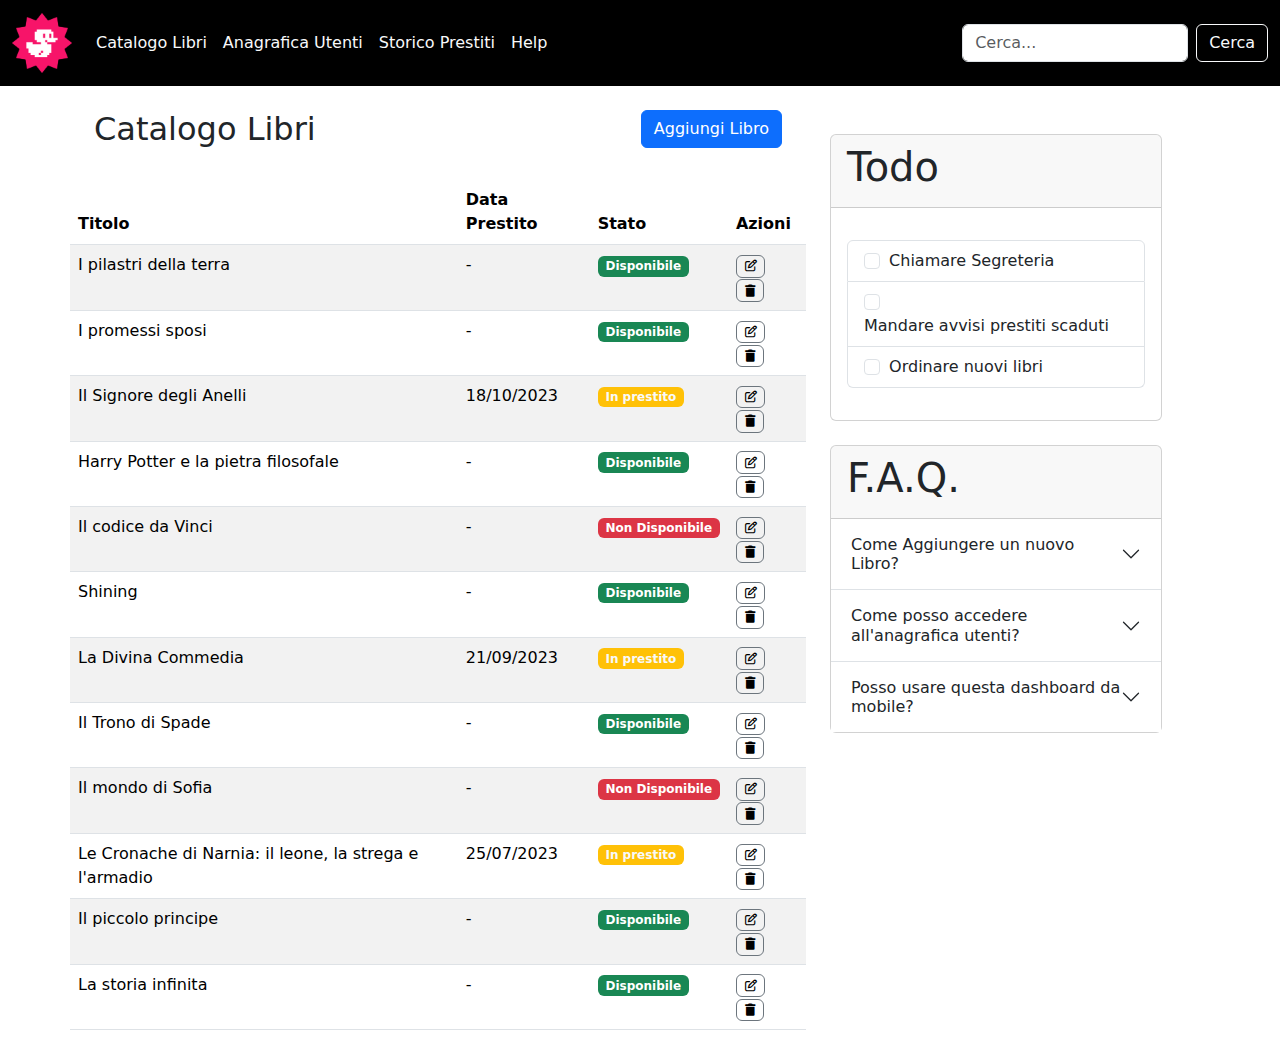
==== commit 19951fc7: "feat: migliorate funzioni delle icone" ====
--- a/index.html
+++ b/index.html
@@ -20,8 +20,8 @@
     <header>
         <nav class="navbar navbar-expand-lg bg-black">
             <div class="container-fluid">
-                <a class="navbar-brand" href="#"><img src="img/duck.png" class="rounded float-start ar-img"
-                        alt="Logo"></a>
+                <a class="navbar-brand" href="/"><img src="img/duck.png" class="rounded float-start" width="60"
+                        height="60" alt="Logo"></a>
                 <button class="navbar-toggler" type="button" data-bs-toggle="collapse"
                     data-bs-target="#navbarSupportedContent" aria-controls="navbarSupportedContent"
                     aria-expanded="false" aria-label="Toggle navigation">
@@ -61,7 +61,8 @@
                         <h2>Catalogo Libri</h2>
                     </div>
                     <div class="col-6 p-4 text-end">
-                        <button type="button" class="btn btn-primary">Aggiungi Libro</button>
+                        <a href="new-bootstrap.html"><button type="button" class="btn btn-primary">Aggiungi
+                                Libro</button></a>
                     </div>
                     <table class="table table-striped">
                         <thead>
@@ -78,9 +79,12 @@
                                 <td class="d-none d-md-table-cell">-</td>
                                 <td><span class="badge text-bg-success">Disponibile</span></td>
                                 <td>
-                                    <span class="badge text-bg-secondary"><i
-                                            class="fa-regular fa-pen-to-square"></i></span>
-                                    <span class="badge text-bg-secondary"><i class="fa-solid fa-trash"></i></span>
+                                    <a class="btn btn-outline-secondary badge" href="#" role="button"><i
+                                            class="fa-regular fa-pen-to-square text-black"></i></a>
+
+                                    <a class="btn btn-outline-secondary badge" href="#" role="button"><i
+                                            class="fa-solid fa-trash text-black"></i></a>
+
                                 </td>
                             </tr>
                             <tr>
@@ -88,9 +92,12 @@
                                 <td class="d-none d-md-table-cell">-</td>
                                 <td><span class="badge text-bg-success">Disponibile</span></td>
                                 <td>
-                                    <span class="badge text-bg-secondary"><i
-                                            class="fa-regular fa-pen-to-square"></i></span>
-                                    <span class="badge text-bg-secondary"><i class="fa-solid fa-trash"></i></span>
+                                    <a class="btn btn-outline-secondary badge" href="#" role="button"><i
+                                        class="fa-regular fa-pen-to-square text-black"></i></a>
+
+                                <a class="btn btn-outline-secondary badge" href="#" role="button"><i
+                                        class="fa-solid fa-trash text-black"></i></a>
+
                                 </td>
                             </tr>
                             <tr>
@@ -98,9 +105,12 @@
                                 <td class="d-none d-md-table-cell">18/10/2023</td>
                                 <td><span class="badge text-bg-warning text-light">In prestito</span></td>
                                 <td>
-                                    <span class="badge text-bg-secondary"><i
-                                            class="fa-regular fa-pen-to-square"></i></span>
-                                    <span class="badge text-bg-secondary"><i class="fa-solid fa-trash"></i></span>
+                                    <a class="btn btn-outline-secondary badge" href="#" role="button"><i
+                                        class="fa-regular fa-pen-to-square text-black"></i></a>
+
+                                <a class="btn btn-outline-secondary badge" href="#" role="button"><i
+                                        class="fa-solid fa-trash text-black"></i></a>
+
                                 </td>
                             </tr>
                             <tr>
@@ -108,9 +118,12 @@
                                 <td class="d-none d-md-table-cell">-</td>
                                 <td><span class="badge text-bg-success">Disponibile</span></td>
                                 <td>
-                                    <span class="badge text-bg-secondary"><i
-                                            class="fa-regular fa-pen-to-square"></i></span>
-                                    <span class="badge text-bg-secondary"><i class="fa-solid fa-trash"></i></span>
+                                    <a class="btn btn-outline-secondary badge" href="#" role="button"><i
+                                        class="fa-regular fa-pen-to-square text-black"></i></a>
+
+                                <a class="btn btn-outline-secondary badge" href="#" role="button"><i
+                                        class="fa-solid fa-trash text-black"></i></a>
+
                                 </td>
                             </tr>
                             <tr>
@@ -118,9 +131,12 @@
                                 <td class="d-none d-md-table-cell">-</td>
                                 <td><span class="badge text-bg-danger">Non Disponibile</span></td>
                                 <td>
-                                    <span class="badge text-bg-secondary"><i
-                                            class="fa-regular fa-pen-to-square"></i></span>
-                                    <span class="badge text-bg-secondary"><i class="fa-solid fa-trash"></i></span>
+                                    <a class="btn btn-outline-secondary badge" href="#" role="button"><i
+                                        class="fa-regular fa-pen-to-square text-black"></i></a>
+
+                                <a class="btn btn-outline-secondary badge" href="#" role="button"><i
+                                        class="fa-solid fa-trash text-black"></i></a>
+
                                 </td>
                             </tr>
                             <tr>
@@ -128,9 +144,12 @@
                                 <td class="d-none d-md-table-cell">-</td>
                                 <td><span class="badge text-bg-success">Disponibile</span></td>
                                 <td>
-                                    <span class="badge text-bg-secondary"><i
-                                            class="fa-regular fa-pen-to-square"></i></span>
-                                    <span class="badge text-bg-secondary"><i class="fa-solid fa-trash"></i></span>
+                                    <a class="btn btn-outline-secondary badge" href="#" role="button"><i
+                                        class="fa-regular fa-pen-to-square text-black"></i></a>
+
+                                <a class="btn btn-outline-secondary badge" href="#" role="button"><i
+                                        class="fa-solid fa-trash text-black"></i></a>
+
                                 </td>
                             </tr>
                             <tr>
@@ -138,9 +157,12 @@
                                 <td class="d-none d-md-table-cell">21/09/2023</td>
                                 <td><span class="badge text-bg-warning text-light">In prestito</span></td>
                                 <td>
-                                    <span class="badge text-bg-secondary"><i
-                                            class="fa-regular fa-pen-to-square"></i></span>
-                                    <span class="badge text-bg-secondary"><i class="fa-solid fa-trash"></i></span>
+                                    <a class="btn btn-outline-secondary badge" href="#" role="button"><i
+                                        class="fa-regular fa-pen-to-square text-black"></i></a>
+
+                                <a class="btn btn-outline-secondary badge" href="#" role="button"><i
+                                        class="fa-solid fa-trash text-black"></i></a>
+
                                 </td>
                             </tr>
                             <tr>
@@ -148,9 +170,12 @@
                                 <td class="d-none d-md-table-cell">-</td>
                                 <td><span class="badge text-bg-success">Disponibile</span></td>
                                 <td>
-                                    <span class="badge text-bg-secondary"><i
-                                            class="fa-regular fa-pen-to-square"></i></span>
-                                    <span class="badge text-bg-secondary"><i class="fa-solid fa-trash"></i></span>
+                                    <a class="btn btn-outline-secondary badge" href="#" role="button"><i
+                                        class="fa-regular fa-pen-to-square text-black"></i></a>
+
+                                <a class="btn btn-outline-secondary badge" href="#" role="button"><i
+                                        class="fa-solid fa-trash text-black"></i></a>
+
                                 </td>
                             </tr>
                             <tr>
@@ -158,9 +183,12 @@
                                 <td class="d-none d-md-table-cell">-</td>
                                 <td><span class="badge text-bg-danger">Non Disponibile</span></td>
                                 <td>
-                                    <span class="badge text-bg-secondary"><i
-                                            class="fa-regular fa-pen-to-square"></i></span>
-                                    <span class="badge text-bg-secondary"><i class="fa-solid fa-trash"></i></span>
+                                    <a class="btn btn-outline-secondary badge" href="#" role="button"><i
+                                        class="fa-regular fa-pen-to-square text-black"></i></a>
+
+                                <a class="btn btn-outline-secondary badge" href="#" role="button"><i
+                                        class="fa-solid fa-trash text-black"></i></a>
+
                                 </td>
                             </tr>
                             <tr>
@@ -168,9 +196,12 @@
                                 <td class="d-none d-md-table-cell">25/07/2023</td>
                                 <td><span class="badge text-bg-warning text-light">In prestito</span></td>
                                 <td>
-                                    <span class="badge text-bg-secondary"><i
-                                            class="fa-regular fa-pen-to-square"></i></span>
-                                    <span class="badge text-bg-secondary"><i class="fa-solid fa-trash"></i></span>
+                                    <a class="btn btn-outline-secondary badge" href="#" role="button"><i
+                                        class="fa-regular fa-pen-to-square text-black"></i></a>
+
+                                <a class="btn btn-outline-secondary badge" href="#" role="button"><i
+                                        class="fa-solid fa-trash text-black"></i></a>
+
                                 </td>
                             </tr>
                             <tr>
@@ -178,9 +209,12 @@
                                 <td class="d-none d-md-table-cell">-</td>
                                 <td><span class="badge text-bg-success">Disponibile</span></td>
                                 <td>
-                                    <span class="badge text-bg-secondary"><i
-                                            class="fa-regular fa-pen-to-square"></i></span>
-                                    <span class="badge text-bg-secondary"><i class="fa-solid fa-trash"></i></span>
+                                    <a class="btn btn-outline-secondary badge" href="#" role="button"><i
+                                        class="fa-regular fa-pen-to-square text-black"></i></a>
+
+                                <a class="btn btn-outline-secondary badge" href="#" role="button"><i
+                                        class="fa-solid fa-trash text-black"></i></a>
+
                                 </td>
                             </tr>
                             <tr>
@@ -188,9 +222,12 @@
                                 <td class="d-none d-md-table-cell">-</td>
                                 <td><span class="badge text-bg-success">Disponibile</span></td>
                                 <td>
-                                    <span class="badge text-bg-secondary"><i
-                                            class="fa-regular fa-pen-to-square"></i></span>
-                                    <span class="badge text-bg-secondary"><i class="fa-solid fa-trash"></i></span>
+                                    <a class="btn btn-outline-secondary badge" href="#" role="button"><i
+                                        class="fa-regular fa-pen-to-square text-black"></i></a>
+
+                                <a class="btn btn-outline-secondary badge" href="#" role="button"><i
+                                        class="fa-solid fa-trash text-black"></i></a>
+
                                 </td>
                             </tr>
 
@@ -207,16 +244,19 @@
                                 <p class="card-text">
                                 <ul class="list-group">
                                     <li class="list-group-item">
-                                        <input class="form-check-input me-1" type="checkbox" value="" id="firstCheckbox">
+                                        <input class="form-check-input me-1" type="checkbox" value=""
+                                            id="firstCheckbox">
                                         <label class="form-check-label" for="firstCheckbox">Chiamare Segreteria</label>
                                     </li>
                                     <li class="list-group-item">
-                                        <input class="form-check-input me-1" type="checkbox" value="" id="secondCheckbox">
+                                        <input class="form-check-input me-1" type="checkbox" value=""
+                                            id="secondCheckbox">
                                         <label class="form-check-label" for="secondCheckbox">Mandare avvisi prestiti
                                             scaduti</label>
                                     </li>
                                     <li class="list-group-item">
-                                        <input class="form-check-input me-1" type="checkbox" value="" id="thirdCheckbox">
+                                        <input class="form-check-input me-1" type="checkbox" value=""
+                                            id="thirdCheckbox">
                                         <label class="form-check-label" for="thirdCheckbox">Ordinare nuovi libri</label>
                                     </li>
                                 </ul>
@@ -232,9 +272,9 @@
                             <div class="accordion accordion-flush" id="accordionFlushExample">
                                 <div class="accordion-item">
                                     <h2 class="accordion-header">
-                                        <button class="accordion-button collapsed" type="button" data-bs-toggle="collapse"
-                                            data-bs-target="#flush-collapseOne" aria-expanded="false"
-                                            aria-controls="flush-collapseOne">
+                                        <button class="accordion-button collapsed" type="button"
+                                            data-bs-toggle="collapse" data-bs-target="#flush-collapseOne"
+                                            aria-expanded="false" aria-controls="flush-collapseOne">
                                             Come Aggiungere un nuovo Libro?
                                         </button>
                                     </h2>
@@ -243,16 +283,17 @@
                                         <div class="accordion-body">Lorem ipsum, dolor sit amet consectetur adipisicing
                                             elit.
                                             Dolor dolore sunt aspernatur explicabo consequatur nemo excepturi distinctio
-                                            exercitationem expedita nesciunt, perspiciatis magnam, beatae adipisci? Ullam
+                                            exercitationem expedita nesciunt, perspiciatis magnam, beatae adipisci?
+                                            Ullam
                                             maxime
                                             ipsum ut sunt pariatur?</div>
                                     </div>
                                 </div>
                                 <div class="accordion-item">
                                     <h2 class="accordion-header">
-                                        <button class="accordion-button collapsed" type="button" data-bs-toggle="collapse"
-                                            data-bs-target="#flush-collapseTwo" aria-expanded="false"
-                                            aria-controls="flush-collapseTwo">
+                                        <button class="accordion-button collapsed" type="button"
+                                            data-bs-toggle="collapse" data-bs-target="#flush-collapseTwo"
+                                            aria-expanded="false" aria-controls="flush-collapseTwo">
                                             Come posso accedere all'anagrafica utenti?
                                         </button>
                                     </h2>
@@ -261,16 +302,17 @@
                                         <div class="accordion-body">Lorem ipsum, dolor sit amet consectetur adipisicing
                                             elit.
                                             Dolor dolore sunt aspernatur explicabo consequatur nemo excepturi distinctio
-                                            exercitationem expedita nesciunt, perspiciatis magnam, beatae adipisci? Ullam
+                                            exercitationem expedita nesciunt, perspiciatis magnam, beatae adipisci?
+                                            Ullam
                                             maxime
                                             ipsum ut sunt pariatur?</div>
                                     </div>
                                 </div>
                                 <div class="accordion-item">
                                     <h2 class="accordion-header">
-                                        <button class="accordion-button collapsed" type="button" data-bs-toggle="collapse"
-                                            data-bs-target="#flush-collapseThree" aria-expanded="false"
-                                            aria-controls="flush-collapseThree">
+                                        <button class="accordion-button collapsed" type="button"
+                                            data-bs-toggle="collapse" data-bs-target="#flush-collapseThree"
+                                            aria-expanded="false" aria-controls="flush-collapseThree">
                                             Posso usare questa dashboard da mobile?
                                         </button>
                                     </h2>
@@ -279,7 +321,8 @@
                                         <div class="accordion-body">Lorem ipsum, dolor sit amet consectetur adipisicing
                                             elit.
                                             Dolor dolore sunt aspernatur explicabo consequatur nemo excepturi distinctio
-                                            exercitationem expedita nesciunt, perspiciatis magnam, beatae adipisci? Ullam
+                                            exercitationem expedita nesciunt, perspiciatis magnam, beatae adipisci?
+                                            Ullam
                                             maxime
                                             ipsum ut sunt pariatur?</div>
                                     </div>
@@ -289,7 +332,7 @@
                     </div>
                 </div>
             </div>
-            
+
     </main>
 
 
